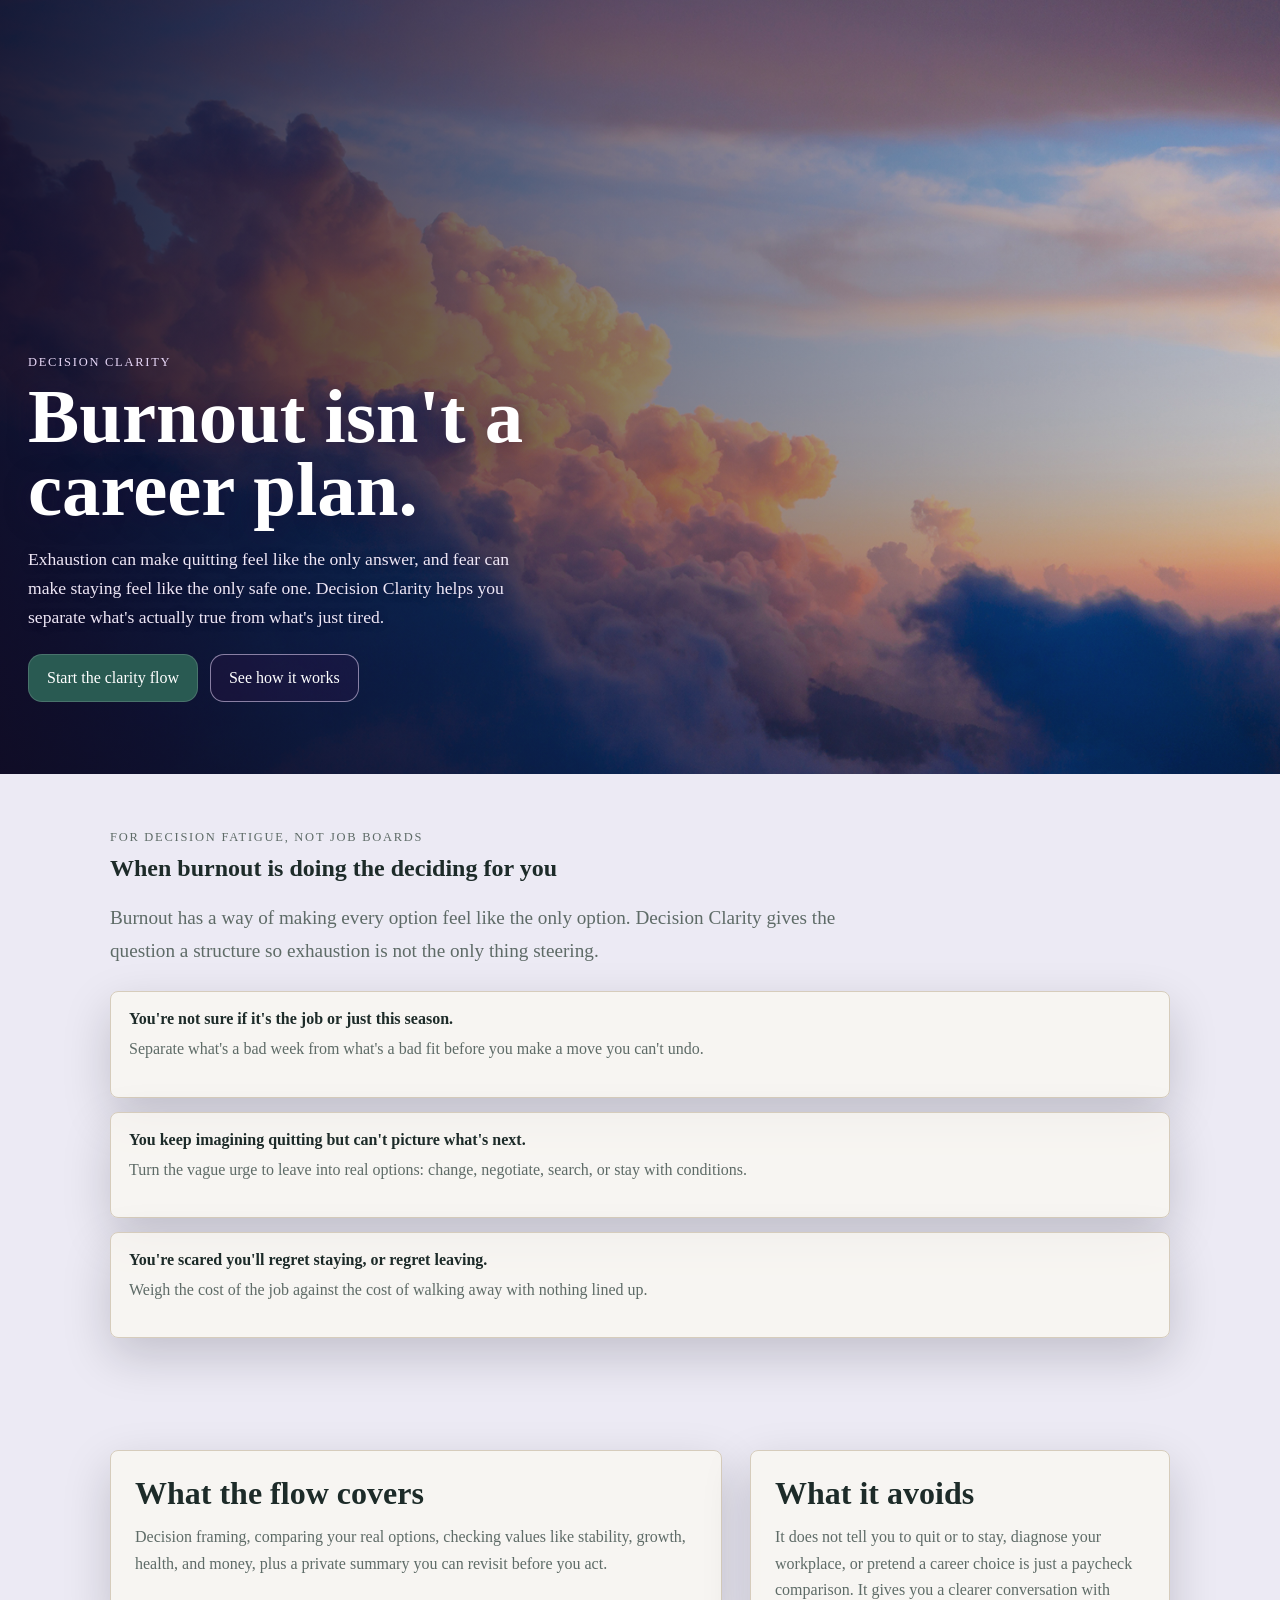
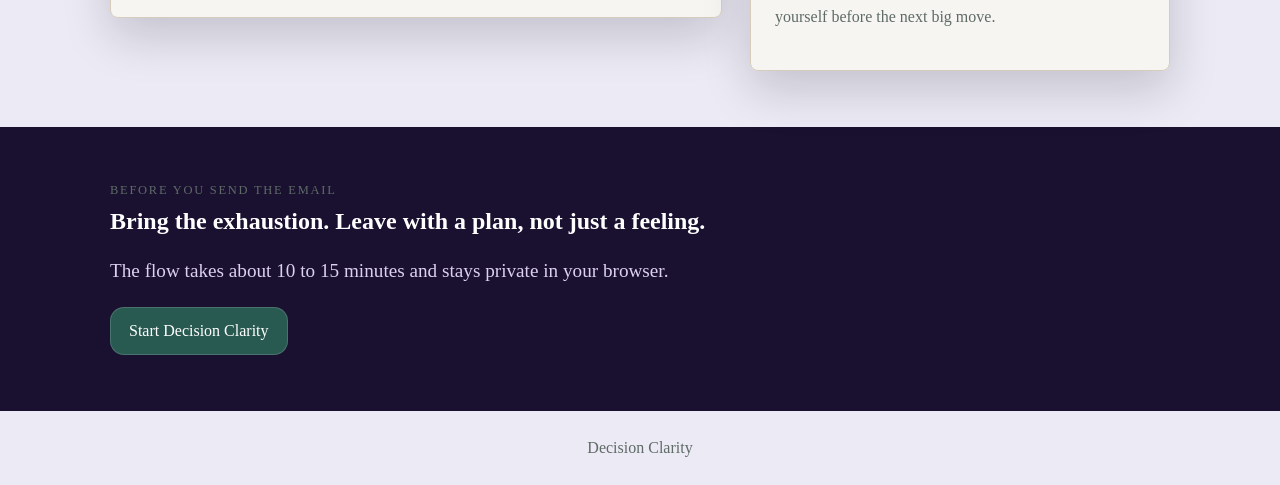
==== burnout-isnt-a-career-plan/index.html @ 12cdc3f3 "Add burnout/career decision landing page" ====
<!DOCTYPE html>
<html lang="en">
  <head>
    <meta charset="UTF-8" />
    <meta name="viewport" content="width=device-width, initial-scale=1.0" />
    <title>Burnout Isn't a Career Plan — A Calm Career Decision Tool</title>
    <meta
      name="description"
      content="Use Decision Clarity to think through a career decision shaped by burnout, without quitting on impulse or staying out of fear."
    />
    <link rel="stylesheet" href="../landing.css" />
  </head>
  <body>
    <header class="landing-hero" style="--hero-image: url('../clouds%20wide.jpg')">
      <div class="hero-content">
        <p class="eyebrow">Decision Clarity</p>
        <h1>Burnout isn't a career plan.</h1>
        <p class="hero-copy">
          Exhaustion can make quitting feel like the only answer, and fear can make
          staying feel like the only safe one. Decision Clarity helps you separate
          what's actually true from what's just tired.
        </p>
        <div class="cta-row">
          <a class="primary-button" href="../?utm_source=seo&utm_medium=landing_page&utm_campaign=burnout_career_plan">Start the clarity flow</a>
          <a class="secondary-button" href="../?utm_source=seo&utm_medium=landing_page&utm_campaign=burnout_career_plan_secondary">See how it works</a>
        </div>
      </div>
    </header>

    <main>
      <section class="page-section">
        <div class="section-inner">
          <p class="section-kicker">For decision fatigue, not job boards</p>
          <h2>When burnout is doing the deciding for you</h2>
          <p class="intro">
            Burnout has a way of making every option feel like the only option.
            Decision Clarity gives the question a structure so exhaustion is not
            the only thing steering.
          </p>
          <ul class="prompt-list">
            <li>
              <strong>You're not sure if it's the job or just this season.</strong>
              <p>Separate what's a bad week from what's a bad fit before you make a move you can't undo.</p>
            </li>
            <li>
              <strong>You keep imagining quitting but can't picture what's next.</strong>
              <p>Turn the vague urge to leave into real options: change, negotiate, search, or stay with conditions.</p>
            </li>
            <li>
              <strong>You're scared you'll regret staying, or regret leaving.</strong>
              <p>Weigh the cost of the job against the cost of walking away with nothing lined up.</p>
            </li>
          </ul>
        </div>
      </section>

      <section class="page-section">
        <div class="section-inner split">
          <div class="panel">
            <h2>What the flow covers</h2>
            <p>
              Decision framing, comparing your real options, checking values like
              stability, growth, health, and money, plus a private summary you can
              revisit before you act.
            </p>
          </div>
          <div class="panel">
            <h2>What it avoids</h2>
            <p>
              It does not tell you to quit or to stay, diagnose your workplace, or
              pretend a career choice is just a paycheck comparison. It gives you a
              clearer conversation with yourself before the next big move.
            </p>
          </div>
        </div>
      </section>

      <section class="page-section final-band">
        <div class="section-inner">
          <p class="section-kicker">Before you send the email</p>
          <h2>Bring the exhaustion. Leave with a plan, not just a feeling.</h2>
          <p class="intro">The flow takes about 10 to 15 minutes and stays private in your browser.</p>
          <div class="cta-row">
            <a class="primary-button" href="../?utm_source=seo&utm_medium=landing_page&utm_campaign=burnout_career_plan_bottom">Start Decision Clarity</a>
          </div>
        </div>
      </section>
    </main>

    <footer class="site-footer">Decision Clarity</footer>
    <script async src="https://gc.zgo.at/count.js" data-goatcounter="https://decisionclarity.goatcounter.com/count"></script>
  </body>
</html>
---- landing.css ----
:root {
  --bg: #eceaf4;
  --ink: #1d2b29;
  --muted: #5e6b67;
  --accent: #295a52;
  --accent-strong: #1f403b;
  --panel: #fbf8f2;
  --border: #d6ccbc;
  --shadow: 0 18px 48px rgba(10, 10, 30, 0.18);
}

* {
  box-sizing: border-box;
}

body {
  margin: 0;
  font-family: Georgia, "Times New Roman", serif;
  color: var(--ink);
  background: var(--bg);
}

.landing-hero {
  min-height: 86vh;
  display: grid;
  align-items: end;
  padding: 28px;
  background:
    linear-gradient(90deg, rgba(18, 11, 34, 0.88), rgba(18, 11, 34, 0.48), rgba(18, 11, 34, 0.18)),
    var(--hero-image);
  background-size: cover;
  background-position: var(--hero-position, center);
  color: #fff;
}

.hero-content {
  width: min(760px, 100%);
  padding: 52px 0 44px;
}

.eyebrow,
.section-kicker {
  margin: 0 0 10px;
  text-transform: uppercase;
  letter-spacing: 0.14em;
  font-size: 0.78rem;
}

.eyebrow {
  color: #e8d8f8;
}

h1,
h2,
h3,
p {
  margin-top: 0;
}

h1 {
  margin-bottom: 18px;
  max-width: 13ch;
  font-size: clamp(2.6rem, 6vw, 5.2rem);
  line-height: 0.96;
  text-shadow: 0 2px 24px rgba(30, 10, 50, 0.5);
}

.hero-copy {
  max-width: 58ch;
  margin-bottom: 22px;
  color: #eee7f6;
  font-size: 1.1rem;
  line-height: 1.65;
  text-shadow: 0 1px 8px rgba(30, 10, 50, 0.4);
}

.cta-row {
  display: flex;
  flex-wrap: wrap;
  gap: 12px;
  align-items: center;
}

.primary-button,
.secondary-button {
  display: inline-flex;
  justify-content: center;
  align-items: center;
  min-height: 48px;
  border-radius: 14px;
  padding: 13px 18px;
  text-decoration: none;
}

.primary-button {
  background: var(--accent);
  color: #fff;
  border: 1px solid rgba(255, 255, 255, 0.15);
}

.primary-button:hover {
  background: var(--accent-strong);
}

.secondary-button {
  color: #fff;
  border: 1px solid rgba(232, 216, 248, 0.55);
  background: rgba(60, 20, 80, 0.22);
}

.page-section {
  padding: 56px 28px;
}

.section-inner {
  width: min(1060px, 100%);
  margin: 0 auto;
}

.section-kicker {
  color: var(--muted);
}

.intro {
  max-width: 760px;
  font-size: 1.2rem;
  line-height: 1.7;
  color: var(--muted);
}

.split {
  display: grid;
  grid-template-columns: minmax(0, 1fr) minmax(280px, 420px);
  gap: 28px;
  align-items: start;
}

.panel,
.step-list li,
.prompt-list li {
  border: 1px solid var(--border);
  background: rgba(251, 248, 242, 0.82);
  box-shadow: var(--shadow);
}

.panel {
  border-radius: 8px;
  padding: 24px;
}

.panel h2 {
  margin-bottom: 12px;
  font-size: 2rem;
}

.panel p,
.step-list p,
.prompt-list p {
  color: var(--muted);
  line-height: 1.65;
}

.step-list,
.prompt-list {
  display: grid;
  gap: 14px;
  padding: 0;
  margin: 24px 0 0;
  list-style: none;
}

.step-list {
  grid-template-columns: repeat(3, minmax(0, 1fr));
}

.step-list li,
.prompt-list li {
  border-radius: 8px;
  padding: 18px;
}

.step-list strong,
.prompt-list strong {
  display: block;
  margin-bottom: 8px;
}

.final-band {
  background: #1a1030;
  color: #fff;
}

.final-band .intro {
  color: #ddd0f0;
}

.site-footer {
  padding: 28px;
  color: var(--muted);
  text-align: center;
}

@media (max-width: 780px) {
  .landing-hero {
    min-height: 82vh;
    padding: 20px;
    background:
      linear-gradient(180deg, rgba(18, 11, 34, 0.58), rgba(18, 11, 34, 0.52)),
      var(--hero-image-mobile, var(--hero-image));
    background-size: cover;
    background-position: var(--hero-position-mobile, var(--hero-position, center));
  }

  .hero-content {
    padding: 44px 0 34px;
  }

  .split,
  .step-list {
    grid-template-columns: 1fr;
  }

  .primary-button,
  .secondary-button {
    width: 100%;
  }
}
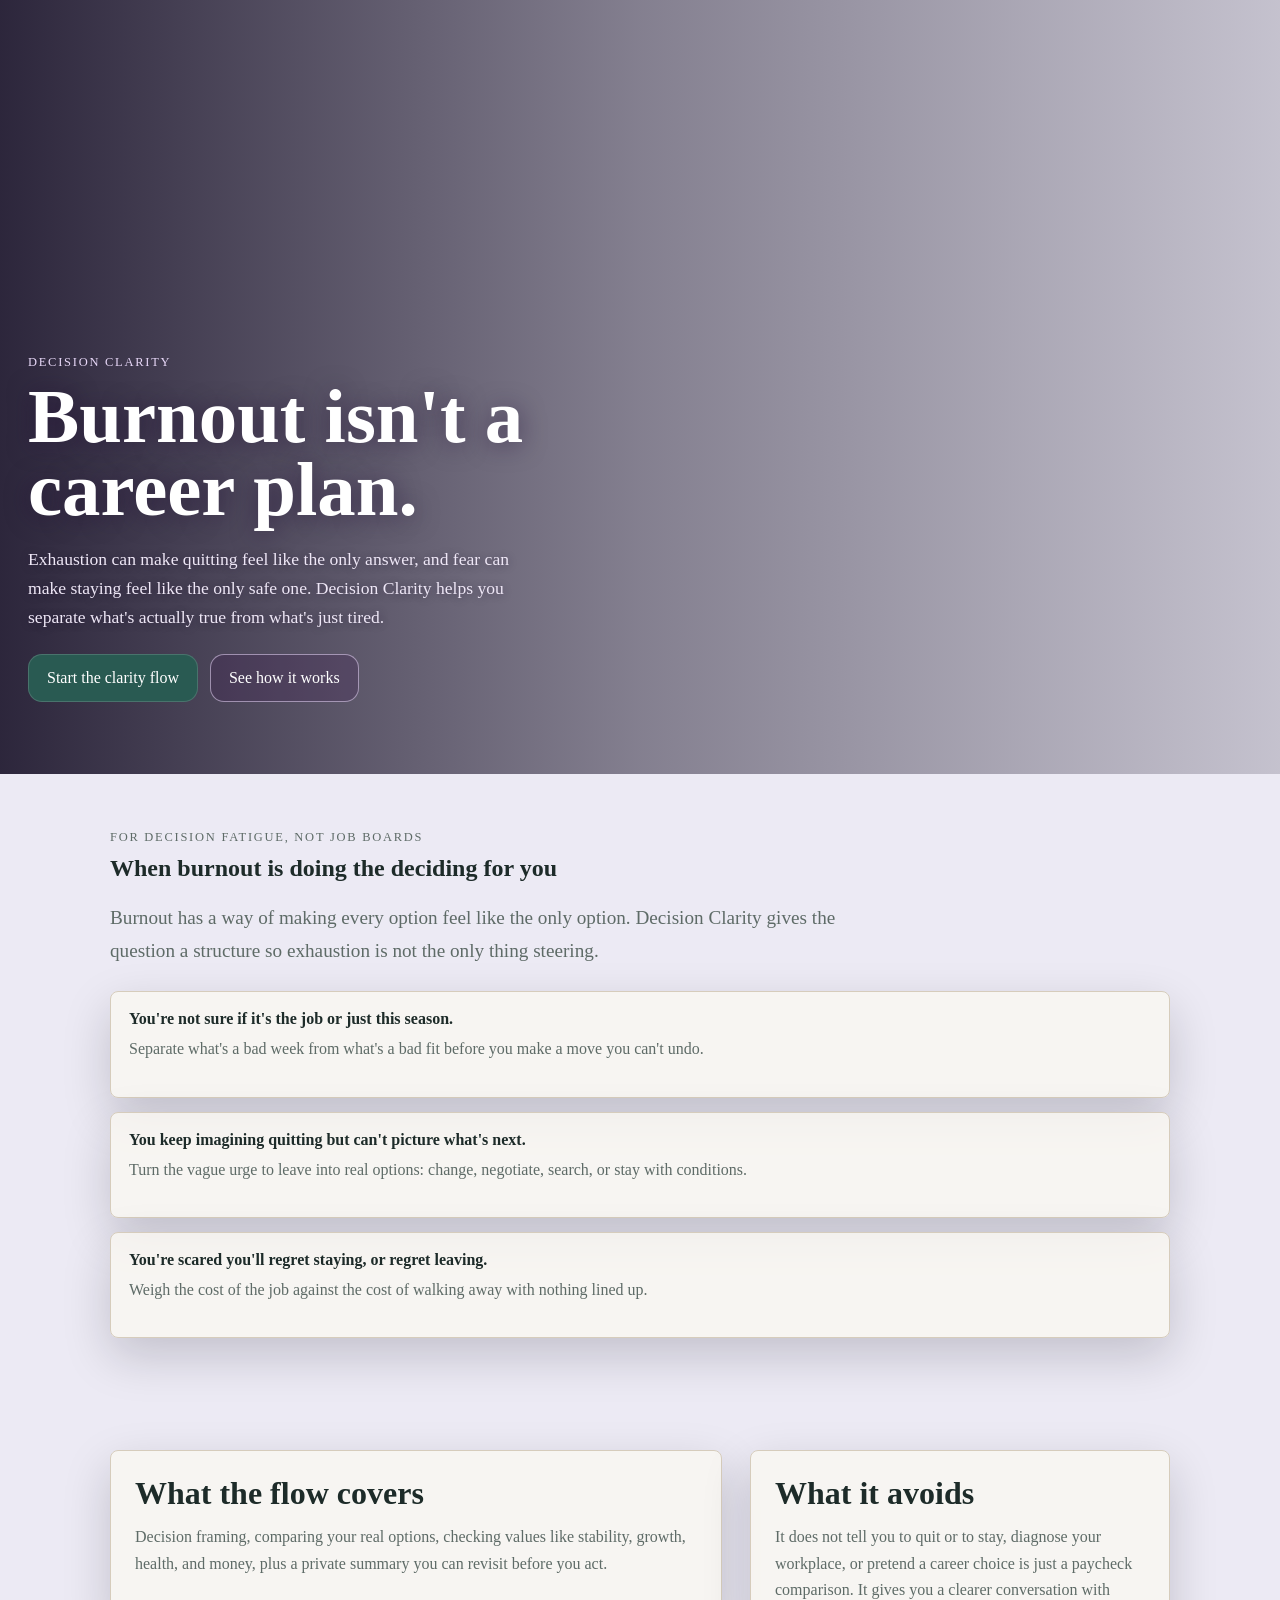
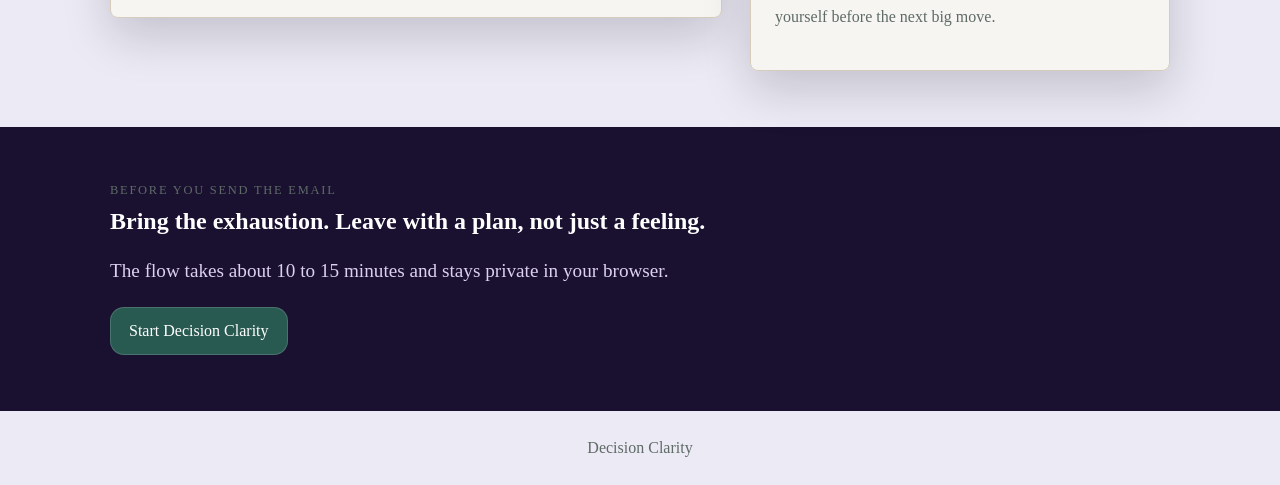
==== commit 6c7a8f96: "Fix hero-image paths to use absolute site-root URLs" ====
--- a/burnout-isnt-a-career-plan/index.html
+++ b/burnout-isnt-a-career-plan/index.html
@@ -11,7 +11,7 @@
     <link rel="stylesheet" href="../landing.css" />
   </head>
   <body>
-    <header class="landing-hero" style="--hero-image: url('../clouds%20wide.jpg')">
+    <header class="landing-hero" style="--hero-image: url('/Decision-Clarity/clouds%20wide.jpg')">
       <div class="hero-content">
         <p class="eyebrow">Decision Clarity</p>
         <h1>Burnout isn't a career plan.</h1>
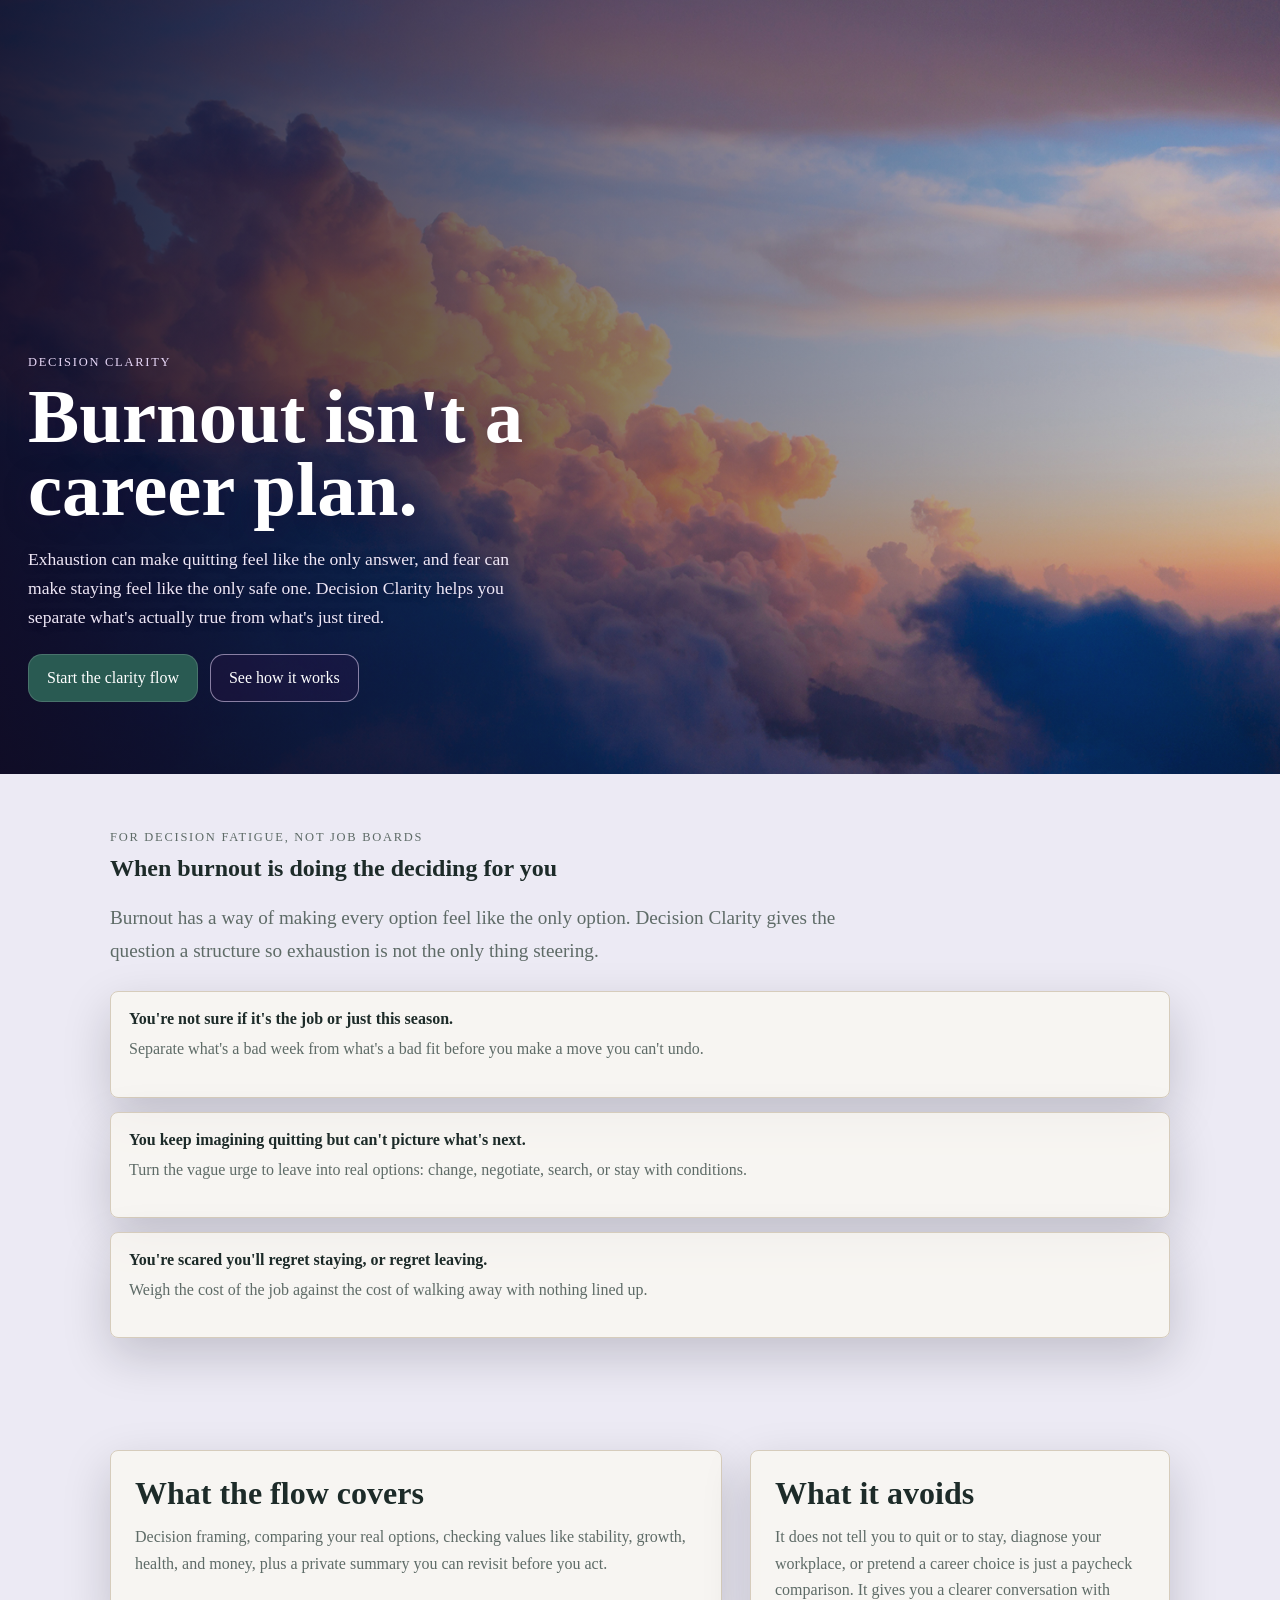
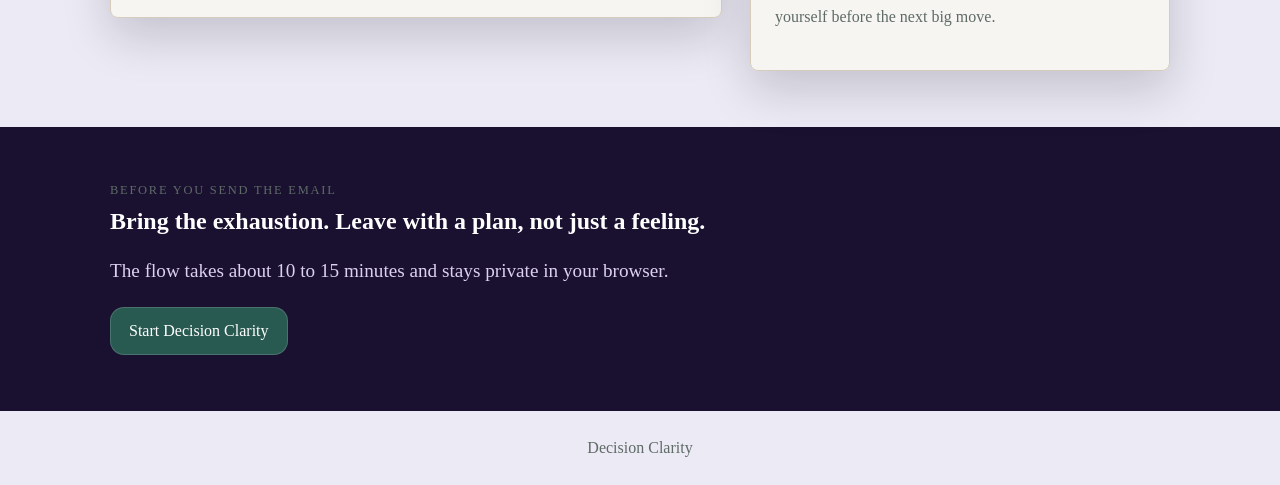
==== commit 78a497c3: "Use full URLs for hero images so they render in live site and local preview" ====
--- a/burnout-isnt-a-career-plan/index.html
+++ b/burnout-isnt-a-career-plan/index.html
@@ -11,7 +11,7 @@
     <link rel="stylesheet" href="../landing.css" />
   </head>
   <body>
-    <header class="landing-hero" style="--hero-image: url('/Decision-Clarity/clouds%20wide.jpg')">
+    <header class="landing-hero" style="--hero-image: url('https://camilacontentcreator-beep.github.io/Decision-Clarity/clouds%20wide.jpg')">
       <div class="hero-content">
         <p class="eyebrow">Decision Clarity</p>
         <h1>Burnout isn't a career plan.</h1>
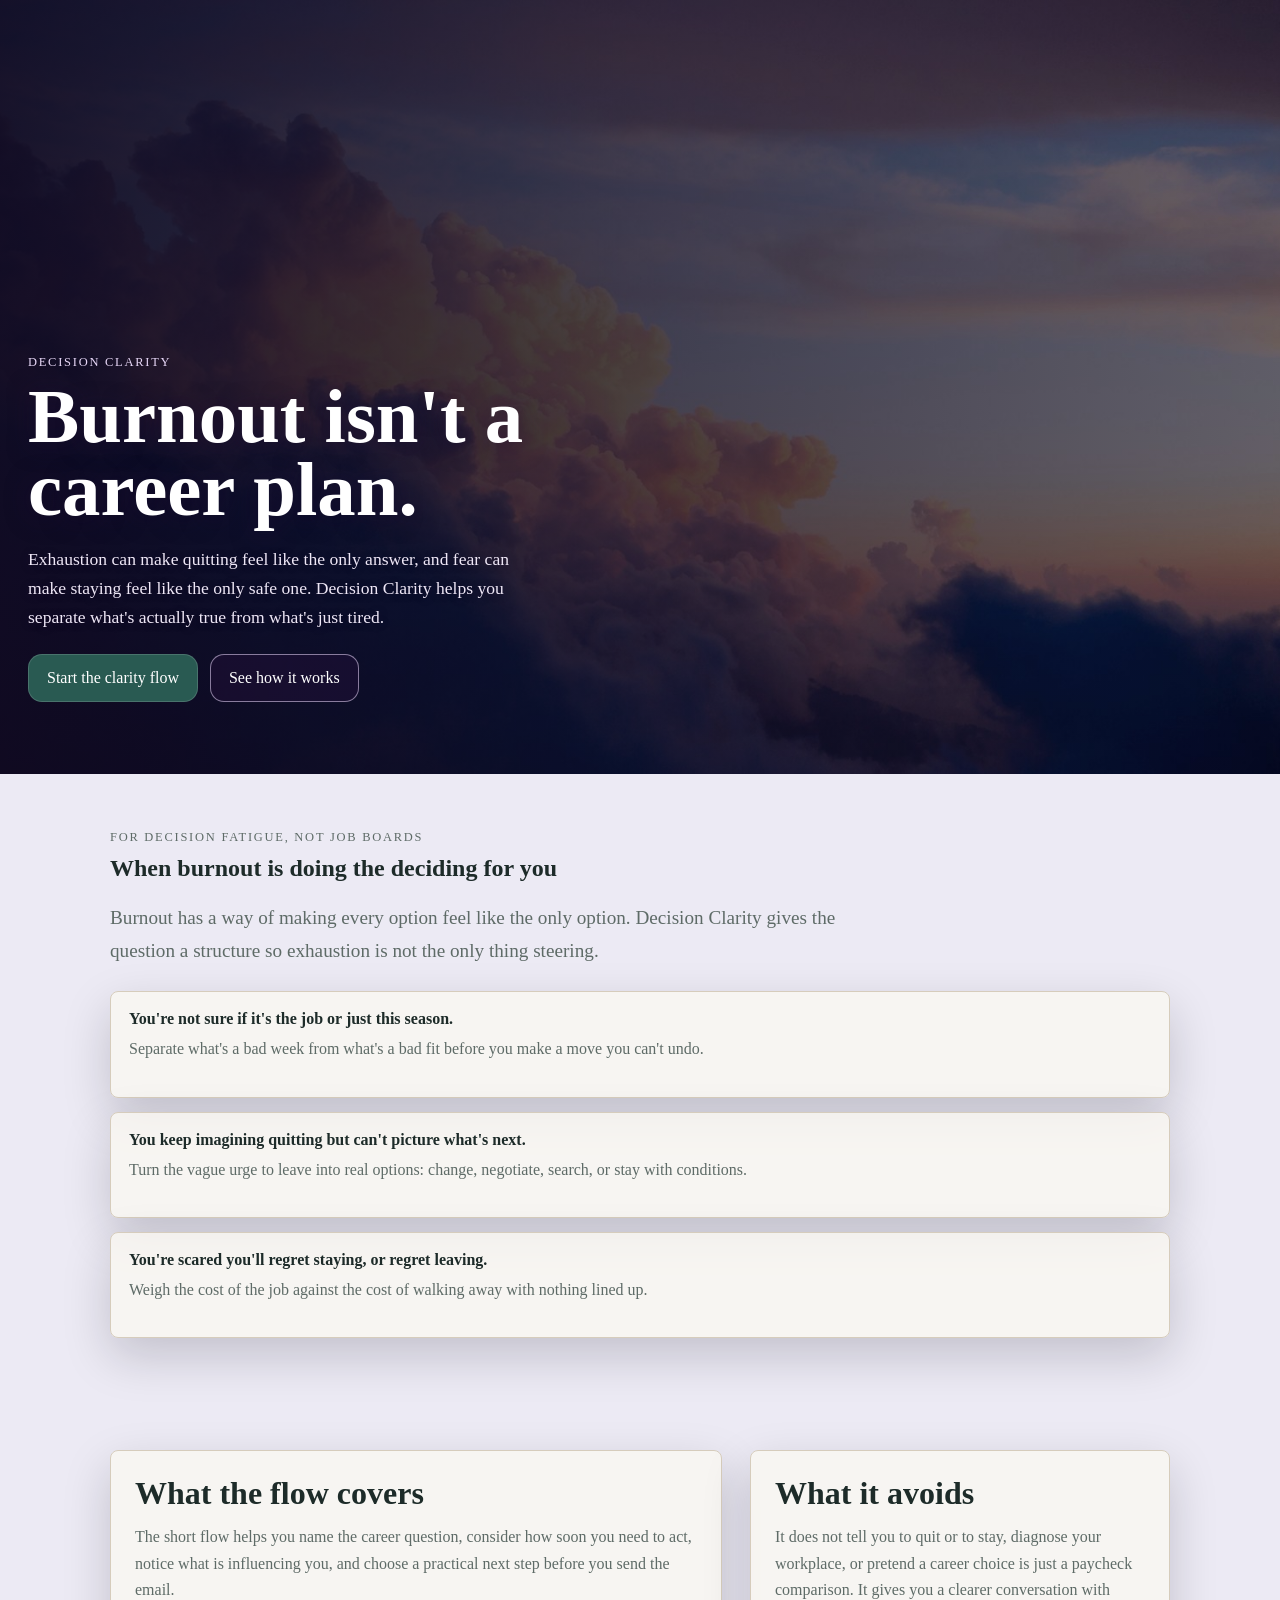
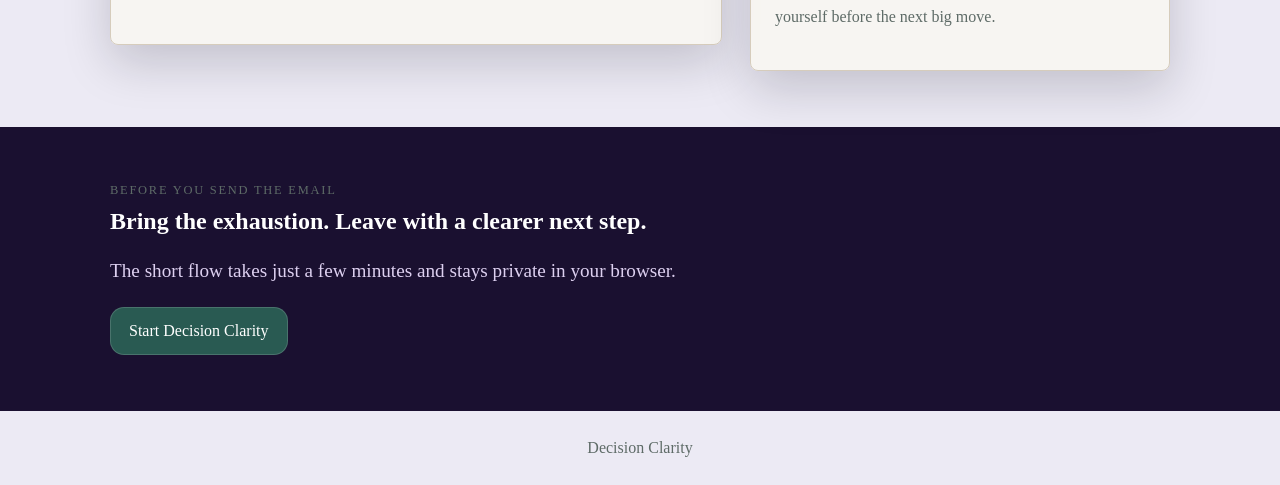
==== commit a7ca3a73: "landing page update" ====
--- a/burnout-isnt-a-career-plan/index.html
+++ b/burnout-isnt-a-career-plan/index.html
@@ -59,9 +59,9 @@
           <div class="panel">
             <h2>What the flow covers</h2>
             <p>
-              Decision framing, comparing your real options, checking values like
-              stability, growth, health, and money, plus a private summary you can
-              revisit before you act.
+              The short flow helps you name the career question, consider how soon
+              you need to act, notice what is influencing you, and choose a practical
+              next step before you send the email.
             </p>
           </div>
           <div class="panel">
@@ -78,8 +78,8 @@
       <section class="page-section final-band">
         <div class="section-inner">
           <p class="section-kicker">Before you send the email</p>
-          <h2>Bring the exhaustion. Leave with a plan, not just a feeling.</h2>
-          <p class="intro">The flow takes about 10 to 15 minutes and stays private in your browser.</p>
+          <h2>Bring the exhaustion. Leave with a clearer next step.</h2>
+          <p class="intro">The short flow takes just a few minutes and stays private in your browser.</p>
           <div class="cta-row">
             <a class="primary-button" href="../?utm_source=seo&utm_medium=landing_page&utm_campaign=burnout_career_plan_bottom">Start Decision Clarity</a>
           </div>
